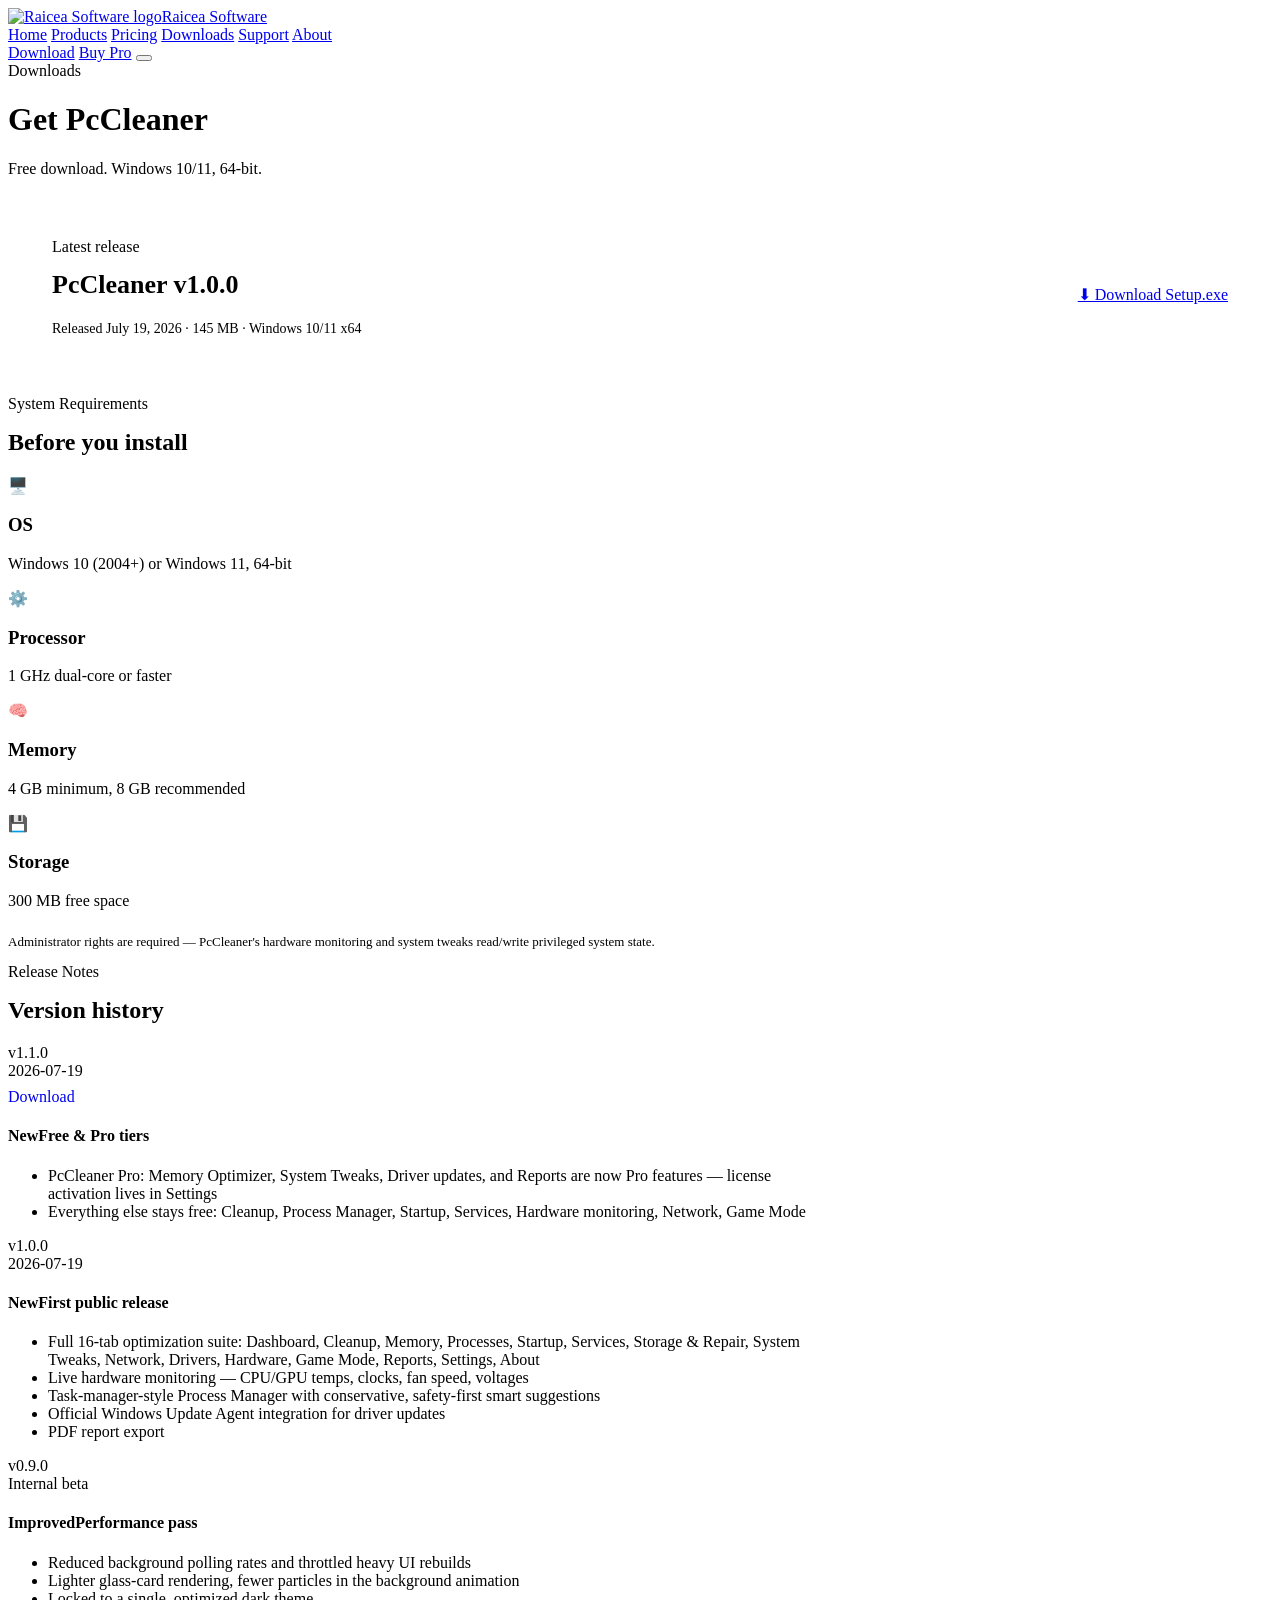
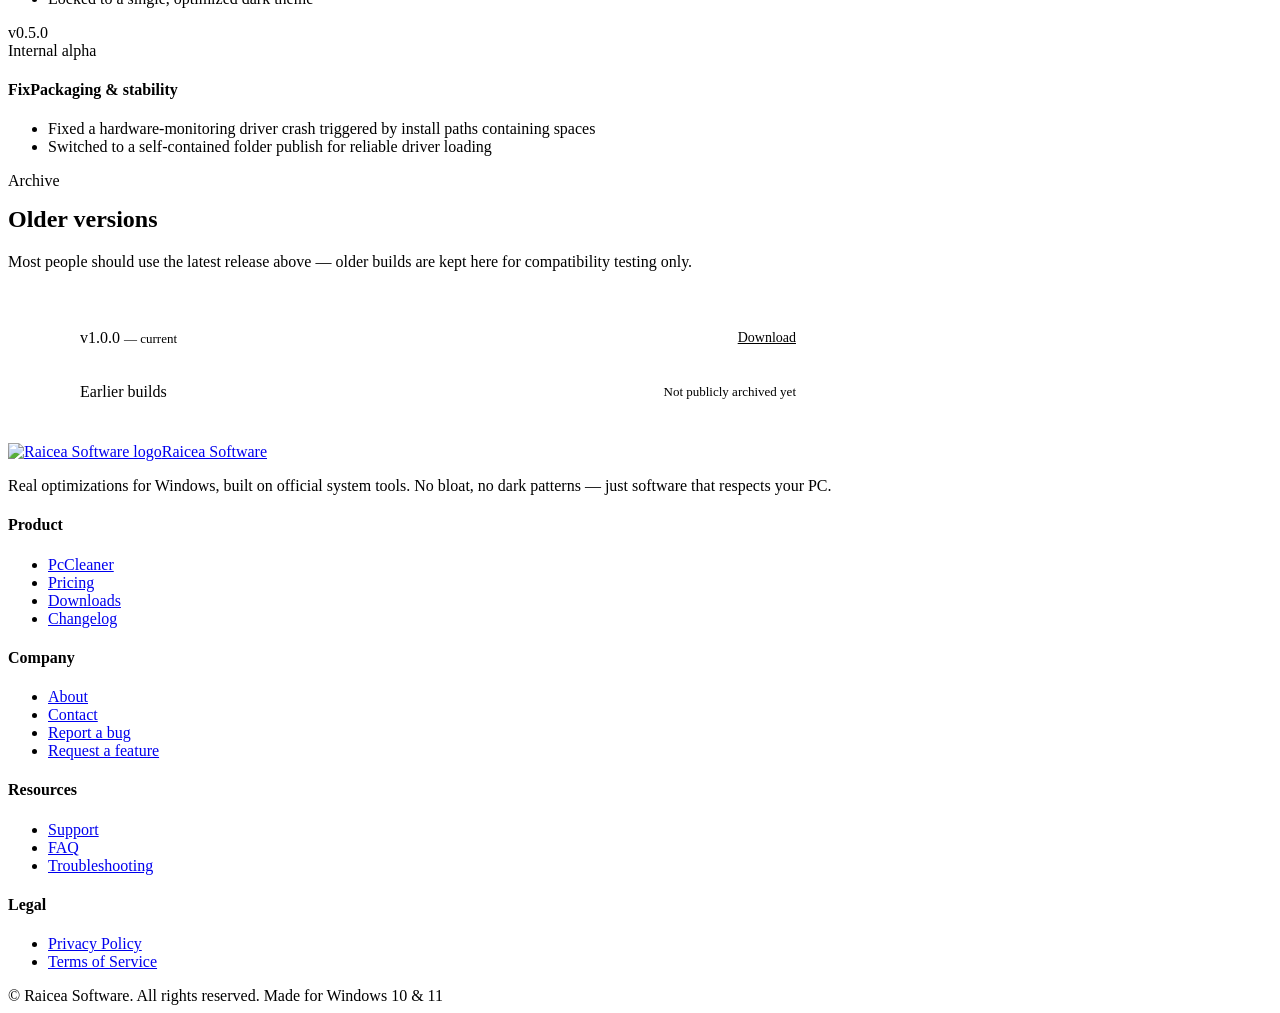
==== downloads.html @ 6cbe5874 "Update site for PcCleaner v1.1.0 (Free & Pro tiers) Memory Optimizer moved to Pro, matching the app'" ====
<!doctype html>
<html lang="en">
<head>
<meta charset="UTF-8">
<meta name="viewport" content="width=device-width, initial-scale=1">
<title>Downloads — PcCleaner | Raicea Software</title>
<meta name="description" content="Download the latest PcCleaner installer, view release notes, system requirements and version history.">
<link rel="icon" href="assets/img/favicon.ico">
<link rel="stylesheet" href="assets/css/main.css">
</head>
<body>
<div class="bg-field"><div class="blob"></div></div>

<nav class="navbar">
  <div class="container">
    <a href="index.html" class="brand"><img src="assets/img/logo.png" alt="Raicea Software logo">Raicea Software</a>
    <div class="nav-links" id="navLinks">
      <a href="index.html">Home</a>
      <a href="products.html">Products</a>
      <a href="pricing.html">Pricing</a>
      <a href="downloads.html">Downloads</a>
      <a href="support.html">Support</a>
      <a href="about.html">About</a>
    </div>
    <div class="nav-actions">
      <a href="downloads.html" class="btn btn-secondary">Download</a>
      <a href="pricing.html" class="btn btn-primary">Buy Pro</a>
      <button class="nav-toggle" aria-label="Toggle menu" aria-expanded="false"><span></span><span></span><span></span></button>
    </div>
  </div>
</nav>

<main>
  <div class="page-header">
    <div class="container">
      <span class="eyebrow reveal in-view">Downloads</span>
      <h1 class="reveal in-view">Get PcCleaner</h1>
      <p class="reveal in-view">Free download. Windows 10/11, 64-bit.</p>
    </div>
  </div>

  <!-- ================= LATEST VERSION ================= -->
  <section style="padding-top:0;">
    <div class="container">
      <div class="glass-card reveal" style="padding:44px;display:flex;align-items:center;justify-content:space-between;gap:32px;flex-wrap:wrap;">
        <div>
          <span class="badge-pill">Latest release</span>
          <h2 style="font-size:26px;margin-top:14px;">PcCleaner v<span data-version>1.0.0</span></h2>
          <p style="color:var(--muted);font-size:14px;margin-top:8px;">Released July 19, 2026 · <span data-size>145 MB</span> · Windows 10/11 x64</p>
        </div>
        <a href="#" class="btn btn-primary btn-lg" data-download>⬇ Download Setup.exe</a>
      </div>
    </div>
  </section>

  <!-- ================= REQUIREMENTS ================= -->
  <section id="requirements">
    <div class="container">
      <div class="section-head reveal">
        <span class="eyebrow">System Requirements</span>
        <h2 class="section-title" style="margin-top:16px;">Before you install</h2>
      </div>
      <div class="grid cols-4 reveal-stagger">
        <div class="glass-card feature-card reveal" style="--i:0"><div class="icon">🖥️</div><h3>OS</h3><p>Windows 10 (2004+) or Windows 11, 64-bit</p></div>
        <div class="glass-card feature-card reveal" style="--i:1"><div class="icon">⚙️</div><h3>Processor</h3><p>1 GHz dual-core or faster</p></div>
        <div class="glass-card feature-card reveal" style="--i:2"><div class="icon">🧠</div><h3>Memory</h3><p>4 GB minimum, 8 GB recommended</p></div>
        <div class="glass-card feature-card reveal" style="--i:3"><div class="icon">💾</div><h3>Storage</h3><p>300 MB free space</p></div>
      </div>
      <p style="color:var(--muted);font-size:13px;margin-top:24px;">Administrator rights are required — PcCleaner's hardware monitoring and system tweaks read/write privileged system state.</p>
    </div>
  </section>

  <!-- ================= RELEASE NOTES / CHANGELOG ================= -->
  <section id="release-notes">
    <div class="container" style="max-width:820px;">
      <div class="section-head reveal">
        <span class="eyebrow">Release Notes</span>
        <h2 class="section-title" style="margin-top:16px;">Version history</h2>
      </div>
      <div class="reveal">

        <div class="changelog-entry">
          <div class="meta"><div class="ver">v1.1.0</div><div>2026-07-19</div><div style="margin-top:8px;"><a href="#" class="badge-pill" data-download style="text-decoration:none;">Download</a></div></div>
          <div>
            <h4><span class="tag new">New</span>Free &amp; Pro tiers</h4>
            <ul>
              <li>PcCleaner Pro: Memory Optimizer, System Tweaks, Driver updates, and Reports are now Pro features — license activation lives in Settings</li>
              <li>Everything else stays free: Cleanup, Process Manager, Startup, Services, Hardware monitoring, Network, Game Mode</li>
            </ul>
          </div>
        </div>

        <div class="changelog-entry">
          <div class="meta"><div class="ver">v1.0.0</div><div>2026-07-19</div></div>
          <div>
            <h4><span class="tag new">New</span>First public release</h4>
            <ul>
              <li>Full 16-tab optimization suite: Dashboard, Cleanup, Memory, Processes, Startup, Services, Storage &amp; Repair, System Tweaks, Network, Drivers, Hardware, Game Mode, Reports, Settings, About</li>
              <li>Live hardware monitoring — CPU/GPU temps, clocks, fan speed, voltages</li>
              <li>Task-manager-style Process Manager with conservative, safety-first smart suggestions</li>
              <li>Official Windows Update Agent integration for driver updates</li>
              <li>PDF report export</li>
            </ul>
          </div>
        </div>

        <div class="changelog-entry">
          <div class="meta"><div class="ver">v0.9.0</div><div>Internal beta</div></div>
          <div>
            <h4><span class="tag improved">Improved</span>Performance pass</h4>
            <ul>
              <li>Reduced background polling rates and throttled heavy UI rebuilds</li>
              <li>Lighter glass-card rendering, fewer particles in the background animation</li>
              <li>Locked to a single, optimized dark theme</li>
            </ul>
          </div>
        </div>

        <div class="changelog-entry">
          <div class="meta"><div class="ver">v0.5.0</div><div>Internal alpha</div></div>
          <div>
            <h4><span class="tag fix">Fix</span>Packaging &amp; stability</h4>
            <ul>
              <li>Fixed a hardware-monitoring driver crash triggered by install paths containing spaces</li>
              <li>Switched to a self-contained folder publish for reliable driver loading</li>
            </ul>
          </div>
        </div>

      </div>
    </div>
  </section>

  <!-- ================= OLDER VERSIONS ================= -->
  <section id="older-versions">
    <div class="container" style="max-width:820px;">
      <div class="section-head reveal">
        <span class="eyebrow">Archive</span>
        <h2 class="section-title" style="margin-top:16px;">Older versions</h2>
        <p class="section-sub">Most people should use the latest release above — older builds are kept here for compatibility testing only.</p>
      </div>
      <div class="glass-card reveal" style="padding:8px 32px;">
        <ul>
          <li style="display:flex;justify-content:space-between;align-items:center;padding:18px 0;border-bottom:1px solid var(--border-soft);">
            <span>v1.0.0 <span style="color:var(--muted);font-size:13px;">— current</span></span>
            <a href="#" data-download style="color:var(--green);font-size:14px;">Download</a>
          </li>
          <li style="display:flex;justify-content:space-between;align-items:center;padding:18px 0;color:var(--muted-dim);">
            <span>Earlier builds</span>
            <span style="font-size:13px;">Not publicly archived yet</span>
          </li>
        </ul>
      </div>
    </div>
  </section>

</main>

<footer class="site-footer">
  <div class="container">
    <div class="footer-grid">
      <div class="footer-brand">
        <a href="index.html" class="brand"><img src="assets/img/logo.png" alt="Raicea Software logo">Raicea Software</a>
        <p>Real optimizations for Windows, built on official system tools. No bloat, no dark patterns — just software that respects your PC.</p>
      </div>
      <div class="footer-col">
        <h4>Product</h4>
        <ul>
          <li><a href="product-pccleaner.html">PcCleaner</a></li>
          <li><a href="pricing.html">Pricing</a></li>
          <li><a href="downloads.html">Downloads</a></li>
          <li><a href="downloads.html#release-notes">Changelog</a></li>
        </ul>
      </div>
      <div class="footer-col">
        <h4>Company</h4>
        <ul>
          <li><a href="about.html">About</a></li>
          <li><a href="support.html#contact">Contact</a></li>
          <li><a href="#" data-bug-report>Report a bug</a></li>
          <li><a href="#" data-feature-request>Request a feature</a></li>
        </ul>
      </div>
      <div class="footer-col">
        <h4>Resources</h4>
        <ul>
          <li><a href="support.html">Support</a></li>
          <li><a href="support.html#faq">FAQ</a></li>
          <li><a href="support.html#troubleshooting">Troubleshooting</a></li>
        </ul>
      </div>
      <div class="footer-col">
        <h4>Legal</h4>
        <ul>
          <li><a href="#">Privacy Policy</a></li>
          <li><a href="#">Terms of Service</a></li>
        </ul>
      </div>
    </div>
    <div class="footer-bottom">
      <span>© <span data-year></span> Raicea Software. All rights reserved.</span>
      <span>Made for Windows 10 &amp; 11</span>
    </div>
  </div>
</footer>

<script src="assets/js/config.js"></script>
<script src="assets/js/main.js"></script>
</body>
</html>
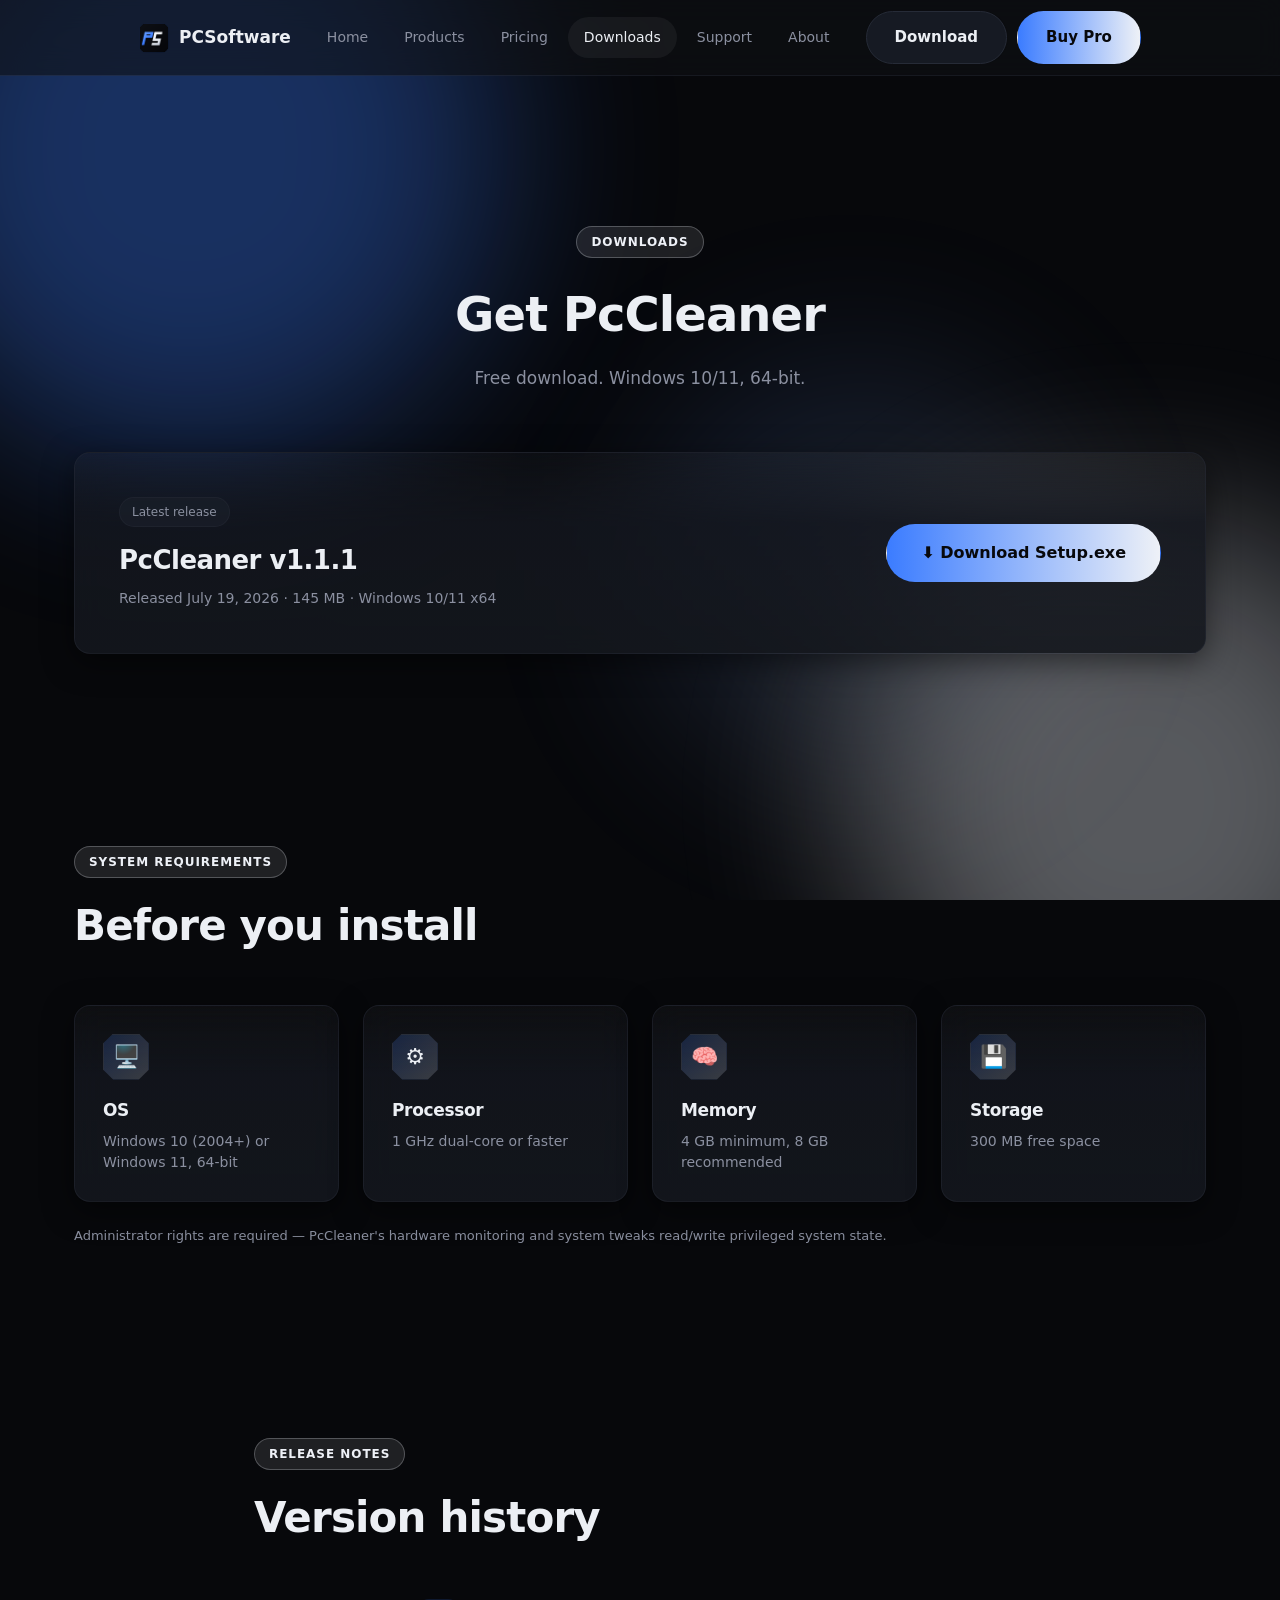
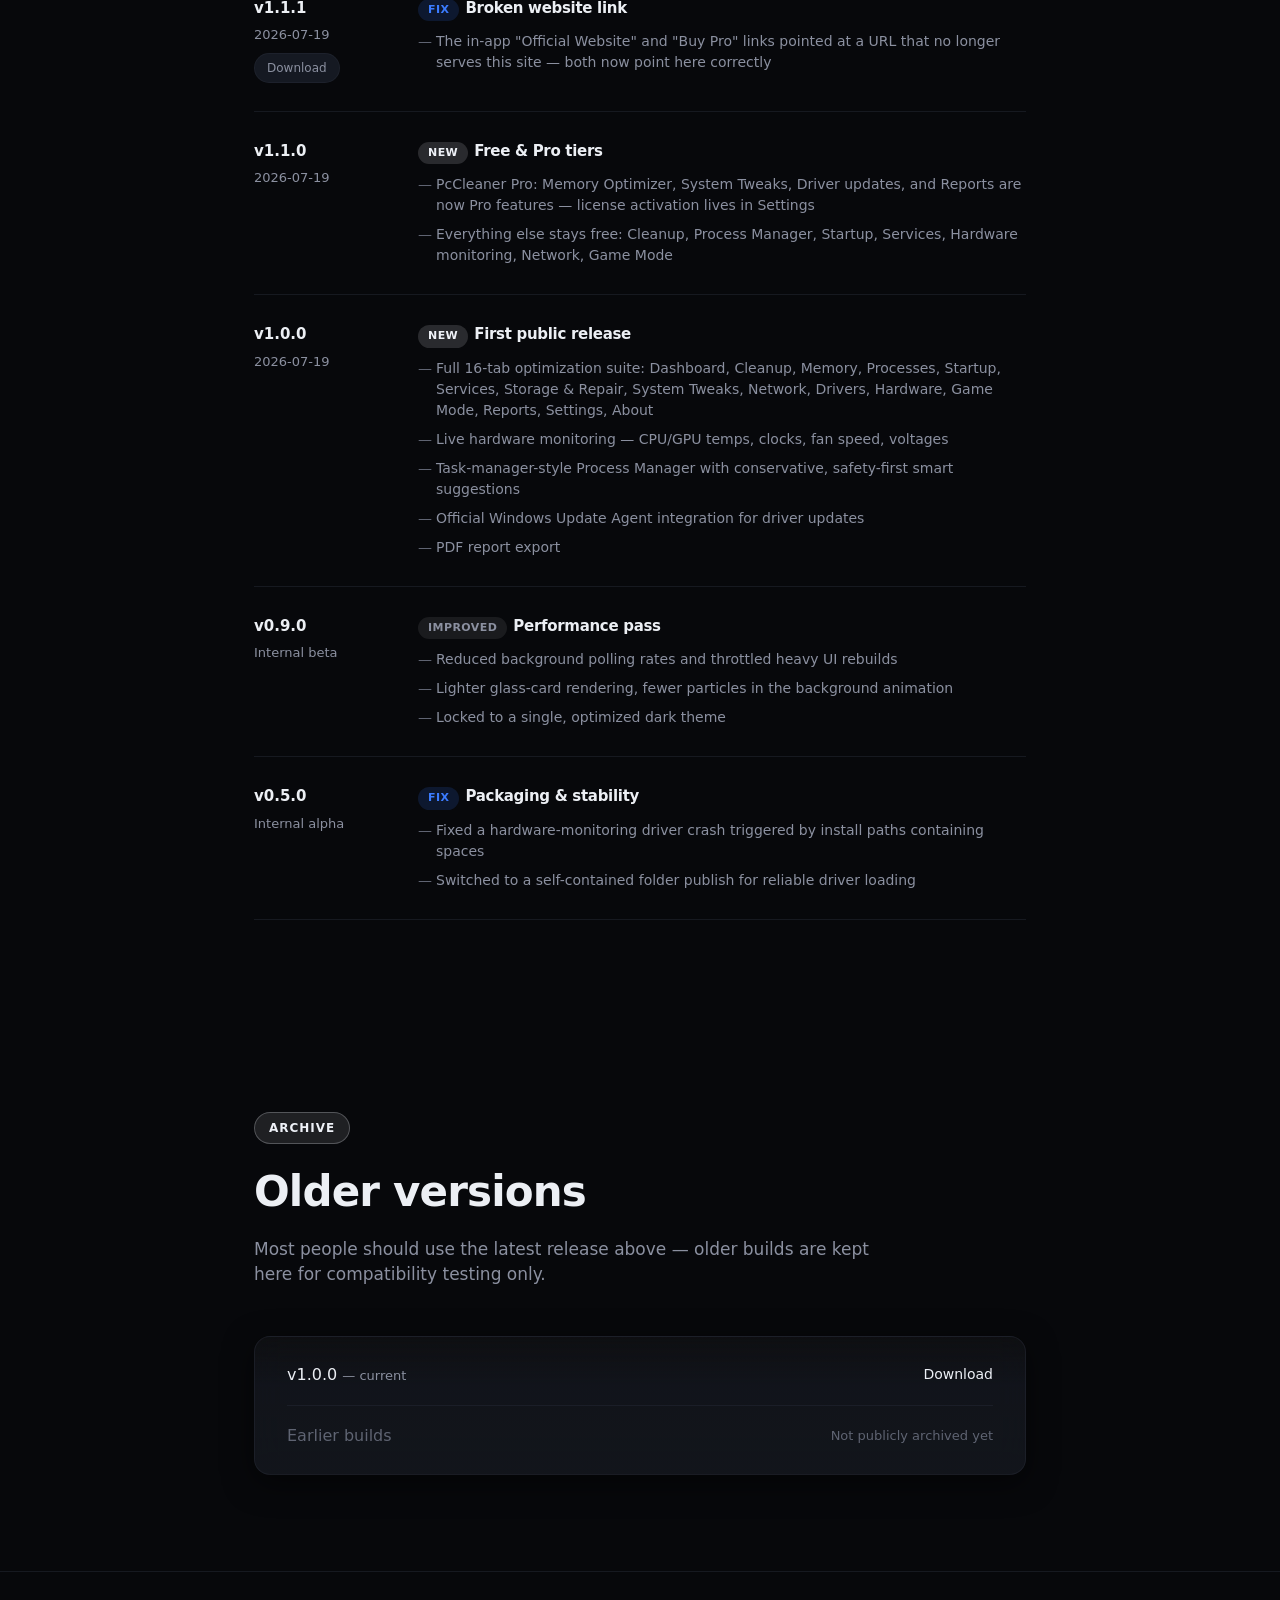
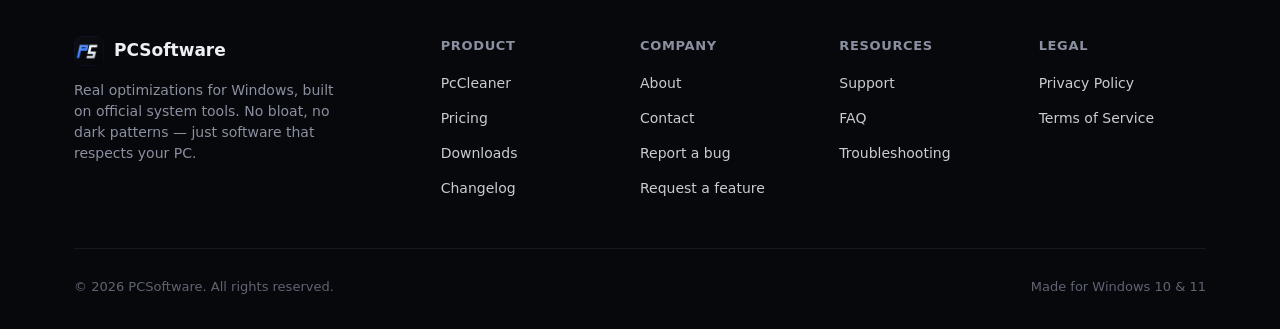
==== commit 4e65ad9f: "Rebrand to PCSoftware: full homepage redesign, new angular blue/white brand identity, and cleanup - " ====
--- a/downloads.html
+++ b/downloads.html
@@ -3,9 +3,21 @@
 <head>
 <meta charset="UTF-8">
 <meta name="viewport" content="width=device-width, initial-scale=1">
-<title>Downloads — PcCleaner | Raicea Software</title>
+<title>Downloads — PcCleaner | PCSoftware</title>
 <meta name="description" content="Download the latest PcCleaner installer, view release notes, system requirements and version history.">
-<link rel="icon" href="assets/img/favicon.ico">
+<link rel="icon" href="assets/img/favicon.ico" sizes="any">
+<link rel="icon" type="image/svg+xml" href="assets/img/logo.svg">
+<link rel="apple-touch-icon" href="assets/img/apple-touch-icon.png">
+<meta property="og:type" content="website">
+<meta property="og:site_name" content="PCSoftware">
+<meta property="og:title" content="Downloads — PcCleaner | PCSoftware">
+<meta property="og:description" content="Download the latest PcCleaner installer, view release notes, system requirements and version history.">
+<meta property="og:image" content="https://raicea.github.io/raicea-software.io/assets/img/og-image.png">
+<meta property="og:url" content="https://raicea.github.io/raicea-software.io/downloads.html">
+<meta name="twitter:card" content="summary_large_image">
+<meta name="twitter:title" content="Downloads — PcCleaner | PCSoftware">
+<meta name="twitter:description" content="Download the latest PcCleaner installer, view release notes, system requirements and version history.">
+<meta name="twitter:image" content="https://raicea.github.io/raicea-software.io/assets/img/og-image.png">
 <link rel="stylesheet" href="assets/css/main.css">
 </head>
 <body>
@@ -13,7 +25,7 @@
 
 <nav class="navbar">
   <div class="container">
-    <a href="index.html" class="brand"><img src="assets/img/logo.png" alt="Raicea Software logo">Raicea Software</a>
+    <a href="index.html" class="brand"><img src="assets/img/logo.png" alt="PCSoftware logo">PCSoftware</a>
     <div class="nav-links" id="navLinks">
       <a href="index.html">Home</a>
       <a href="products.html">Products</a>
@@ -45,7 +57,7 @@
       <div class="glass-card reveal" style="padding:44px;display:flex;align-items:center;justify-content:space-between;gap:32px;flex-wrap:wrap;">
         <div>
           <span class="badge-pill">Latest release</span>
-          <h2 style="font-size:26px;margin-top:14px;">PcCleaner v<span data-version>1.0.0</span></h2>
+          <h2 style="font-size:26px;margin-top:14px;">PcCleaner v<span data-version>1.1.1</span></h2>
           <p style="color:var(--muted);font-size:14px;margin-top:8px;">Released July 19, 2026 · <span data-size>145 MB</span> · Windows 10/11 x64</p>
         </div>
         <a href="#" class="btn btn-primary btn-lg" data-download>⬇ Download Setup.exe</a>
@@ -80,7 +92,17 @@
       <div class="reveal">
 
         <div class="changelog-entry">
-          <div class="meta"><div class="ver">v1.1.0</div><div>2026-07-19</div><div style="margin-top:8px;"><a href="#" class="badge-pill" data-download style="text-decoration:none;">Download</a></div></div>
+          <div class="meta"><div class="ver">v1.1.1</div><div>2026-07-19</div><div style="margin-top:8px;"><a href="#" class="badge-pill" data-download style="text-decoration:none;">Download</a></div></div>
+          <div>
+            <h4><span class="tag fix">Fix</span>Broken website link</h4>
+            <ul>
+              <li>The in-app "Official Website" and "Buy Pro" links pointed at a URL that no longer serves this site — both now point here correctly</li>
+            </ul>
+          </div>
+        </div>
+
+        <div class="changelog-entry">
+          <div class="meta"><div class="ver">v1.1.0</div><div>2026-07-19</div></div>
           <div>
             <h4><span class="tag new">New</span>Free &amp; Pro tiers</h4>
             <ul>
@@ -143,7 +165,7 @@
         <ul>
           <li style="display:flex;justify-content:space-between;align-items:center;padding:18px 0;border-bottom:1px solid var(--border-soft);">
             <span>v1.0.0 <span style="color:var(--muted);font-size:13px;">— current</span></span>
-            <a href="#" data-download style="color:var(--green);font-size:14px;">Download</a>
+            <a href="#" data-download style="color:var(--silver);font-size:14px;">Download</a>
           </li>
           <li style="display:flex;justify-content:space-between;align-items:center;padding:18px 0;color:var(--muted-dim);">
             <span>Earlier builds</span>
@@ -160,7 +182,7 @@
   <div class="container">
     <div class="footer-grid">
       <div class="footer-brand">
-        <a href="index.html" class="brand"><img src="assets/img/logo.png" alt="Raicea Software logo">Raicea Software</a>
+        <a href="index.html" class="brand"><img src="assets/img/logo.png" alt="PCSoftware logo">PCSoftware</a>
         <p>Real optimizations for Windows, built on official system tools. No bloat, no dark patterns — just software that respects your PC.</p>
       </div>
       <div class="footer-col">
@@ -198,7 +220,7 @@
       </div>
     </div>
     <div class="footer-bottom">
-      <span>© <span data-year></span> Raicea Software. All rights reserved.</span>
+      <span>© <span data-year></span> PCSoftware. All rights reserved.</span>
       <span>Made for Windows 10 &amp; 11</span>
     </div>
   </div>
--- a/assets/css/main.css
+++ b/assets/css/main.css
@@ -0,0 +1,415 @@
+/* =========================================================================
+   PCSoftware — shared design system
+   Dark, blue/green glassmorphism, matching the PcCleaner app's own palette.
+   No framework — every rule below is hand-written for this site.
+   ========================================================================= */
+
+:root {
+  /* Deep black base — matches the logo's pure-black backdrop. */
+  --bg: #07080b;
+  --bg-elev: #0b0d12;
+  --surface: #14171fcc;
+  --surface-solid: #14171f;
+  --surface-2: #1a1e28cc;
+  --border: #262b37;
+  --border-soft: #262b3780;
+
+  /* Electric blue (the logo's "P") + bright metallic silver/white (the logo's "S"). */
+  --blue: #3b7cff;
+  --blue-deep: #1a3fc4;
+  --silver: #eef1f7;
+  --blue-rgb: 59, 124, 255;
+  --blue-deep-rgb: 26, 63, 196;
+  --silver-rgb: 238, 241, 247;
+
+  --text: #eceff4;
+  --muted: #8b90a0;
+  --muted-dim: #5f6472;
+
+  --radius-sm: 10px;
+  --radius: 16px;
+  --radius-lg: 24px;
+  --radius-pill: 999px;
+
+  --shadow-glow-blue: 0 0 40px rgba(var(--blue-rgb), 0.3);
+  --shadow-glow-silver: 0 0 34px rgba(var(--silver-rgb), 0.16);
+  --shadow-card: 0 8px 30px rgba(0, 0, 0, 0.5);
+
+  --container: 1180px;
+  --nav-h: 76px;
+
+  --ease: cubic-bezier(0.16, 1, 0.3, 1);
+}
+
+/* ---------- Reset ---------- */
+*, *::before, *::after { box-sizing: border-box; }
+html { scroll-behavior: smooth; }
+@media (prefers-reduced-motion: reduce) {
+  html { scroll-behavior: auto; }
+  *, *::before, *::after { animation-duration: 0.001ms !important; animation-iteration-count: 1 !important; transition-duration: 0.001ms !important; scroll-behavior: auto !important; }
+}
+body, h1, h2, h3, h4, p, figure, blockquote, dl, dd { margin: 0; }
+ul, ol { margin: 0; padding: 0; list-style: none; }
+img, picture, svg { display: block; max-width: 100%; }
+a { color: inherit; text-decoration: none; }
+button, input, textarea, select { font: inherit; color: inherit; }
+button { cursor: pointer; }
+
+body {
+  background: var(--bg);
+  color: var(--text);
+  font-family: "Segoe UI", "Inter", system-ui, -apple-system, sans-serif;
+  line-height: 1.5;
+  -webkit-font-smoothing: antialiased;
+  overflow-x: hidden;
+}
+
+.container { max-width: var(--container); margin: 0 auto; padding: 0 24px; }
+
+/* ---------- Animated flowing gradient background ----------
+   Fixed, behind everything. Three soft blurred blobs drifting slowly via transform
+   (compositor-only, no layout/paint cost) — same "cheap ambient motion" approach as the
+   app's own background animation. Respects prefers-reduced-motion via the reset above. */
+.bg-field {
+  position: fixed;
+  inset: 0;
+  z-index: -1;
+  overflow: hidden;
+  background: var(--bg);
+}
+.bg-field::before,
+.bg-field::after,
+.bg-field .blob {
+  content: "";
+  position: absolute;
+  border-radius: 50%;
+  filter: blur(90px);
+  opacity: 0.35;
+  will-change: transform;
+}
+.bg-field::before {
+  width: 620px; height: 620px;
+  background: var(--blue);
+  top: -160px; left: -120px;
+  animation: drift1 22s ease-in-out infinite alternate;
+}
+.bg-field::after {
+  width: 560px; height: 560px;
+  background: var(--silver);
+  bottom: -180px; right: -140px;
+  animation: drift2 26s ease-in-out infinite alternate;
+}
+.bg-field .blob {
+  width: 420px; height: 420px;
+  background: linear-gradient(135deg, var(--blue), var(--silver));
+  top: 40%; left: 50%;
+  opacity: 0.14;
+  animation: drift3 30s ease-in-out infinite alternate;
+}
+@keyframes drift1 { from { transform: translate(0, 0); } to { transform: translate(80px, 60px); } }
+@keyframes drift2 { from { transform: translate(0, 0); } to { transform: translate(-70px, -50px); } }
+@keyframes drift3 { from { transform: translate(-50%, -50%) scale(1); } to { transform: translate(-50%, -50%) scale(1.15); } }
+
+/* ---------- Typography ---------- */
+h1, h2, h3, h4 { font-weight: 700; letter-spacing: -0.02em; }
+.eyebrow {
+  display: inline-flex; align-items: center; gap: 8px;
+  font-size: 12px; font-weight: 700; letter-spacing: 0.08em; text-transform: uppercase;
+  color: var(--silver);
+  background: rgba(var(--silver-rgb), 0.1);
+  border: 1px solid rgba(var(--silver-rgb), 0.25);
+  padding: 6px 14px; border-radius: var(--radius-pill);
+}
+.gradient-text {
+  background: linear-gradient(90deg, var(--blue), var(--silver));
+  -webkit-background-clip: text; background-clip: text; color: transparent;
+}
+.section-title { font-size: clamp(28px, 4vw, 42px); margin-bottom: 14px; }
+.section-sub { color: var(--muted); font-size: 17px; max-width: 620px; }
+.section-head { margin-bottom: 48px; }
+.section-head.center { text-align: center; margin-left: auto; margin-right: auto; }
+.section-head.center .section-sub { margin-left: auto; margin-right: auto; }
+
+section { padding: 96px 0; position: relative; }
+@media (max-width: 720px) { section { padding: 64px 0; } }
+
+/* ---------- Buttons ---------- */
+.btn {
+  display: inline-flex; align-items: center; justify-content: center; gap: 10px;
+  padding: 14px 28px; border-radius: var(--radius-pill);
+  font-weight: 600; font-size: 15px; border: 1px solid transparent;
+  transition: transform 0.2s var(--ease), box-shadow 0.2s var(--ease), background 0.2s var(--ease), border-color 0.2s var(--ease);
+  white-space: nowrap;
+}
+.btn:active { transform: translateY(1px); }
+
+.btn-primary {
+  position: relative; overflow: hidden;
+  background: linear-gradient(90deg, var(--blue), var(--silver));
+  color: #08090c;
+  box-shadow: 0 0 0 rgba(0,0,0,0);
+}
+.btn-primary:hover { box-shadow: var(--shadow-glow-blue), var(--shadow-glow-silver); transform: translateY(-2px); }
+/* Diagonal light-sweep on hover — a small nod to the logo's sliced, fast-motion letterforms. */
+.btn-primary::after {
+  content: ""; position: absolute; top: 0; left: -60%; width: 40%; height: 100%;
+  background: linear-gradient(115deg, transparent, rgba(255,255,255,0.55), transparent);
+  transform: skewX(-20deg); transition: left 0.55s var(--ease);
+}
+.btn-primary:hover::after { left: 130%; }
+
+.btn-secondary {
+  background: var(--surface-2);
+  border-color: var(--border);
+  color: var(--text);
+  backdrop-filter: blur(12px);
+}
+.btn-secondary:hover { border-color: rgba(var(--blue-rgb), 0.5); transform: translateY(-2px); }
+
+.btn-lg { padding: 16px 34px; font-size: 16px; }
+.btn-block { width: 100%; }
+
+/* ---------- Glass card ---------- */
+.glass-card {
+  background: linear-gradient(180deg, rgba(255,255,255,0.03), var(--surface) 35%, rgba(20,23,29,0.9));
+  border: 1px solid var(--border-soft);
+  border-radius: var(--radius);
+  backdrop-filter: blur(16px);
+  -webkit-backdrop-filter: blur(16px);
+  box-shadow: var(--shadow-card);
+  transition: transform 0.3s var(--ease), border-color 0.3s var(--ease), box-shadow 0.3s var(--ease);
+}
+.glass-card.hoverable:hover {
+  transform: translateY(-6px);
+  border-color: rgba(var(--blue-rgb), 0.4);
+  box-shadow: var(--shadow-card), var(--shadow-glow-blue);
+}
+
+/* ---------- Navbar ---------- */
+.navbar {
+  /* No transform/filter/backdrop-filter directly on .navbar: any of those would make it the
+     "containing block" for its position:fixed descendants (the mobile .nav-links panel), which
+     silently shrinks that panel to the navbar's own tiny box instead of the viewport. The glass
+     blur lives on the ::before pseudo-element instead, which has no descendants and so can't
+     cause that problem. */
+  position: sticky; top: 0; z-index: 100;
+  height: var(--nav-h);
+  display: flex; align-items: center;
+  border-bottom: 1px solid var(--border-soft);
+}
+.navbar::before {
+  content: ""; position: absolute; inset: 0; z-index: -1;
+  background: rgba(15, 17, 21, 0.6);
+  backdrop-filter: blur(14px); -webkit-backdrop-filter: blur(14px);
+  transition: background 0.3s var(--ease);
+}
+.navbar.scrolled::before { background: rgba(15, 17, 21, 0.92); }
+.navbar .container { display: flex; align-items: center; justify-content: space-between; gap: 20px; }
+.brand { display: flex; align-items: center; gap: 10px; font-weight: 700; font-size: 17px; }
+.brand img { width: 30px; height: 30px; border-radius: 8px; }
+.nav-links { display: flex; align-items: center; gap: 4px; }
+.nav-links a {
+  padding: 10px 16px; border-radius: var(--radius-pill); font-size: 14px; font-weight: 500;
+  color: var(--muted); transition: color 0.2s, background 0.2s;
+}
+.nav-links a:hover, .nav-links a.active { color: var(--text); background: rgba(255,255,255,0.05); }
+.nav-actions { display: flex; align-items: center; gap: 10px; }
+.nav-toggle { display: none; background: none; border: none; padding: 8px; }
+.nav-toggle span { display: block; width: 22px; height: 2px; background: var(--text); margin: 5px 0; border-radius: 2px; transition: transform 0.25s, opacity 0.25s; }
+
+@media (max-width: 880px) {
+  .nav-links { position: fixed; top: var(--nav-h); left: 0; right: 0; bottom: 0; z-index: 100;
+    background: var(--bg-elev);
+    flex-direction: column; align-items: stretch; padding: 24px; gap: 4px;
+    transform: translateY(-8px); opacity: 0; pointer-events: none;
+    transition: opacity 0.25s var(--ease), transform 0.25s var(--ease);
+  }
+  .nav-links.open { transform: translateY(0); opacity: 1; pointer-events: auto; }
+  .nav-links a { padding: 16px; font-size: 17px; }
+  .nav-toggle { display: block; }
+  .nav-actions .btn-secondary { display: none; }
+}
+
+/* ---------- Hero ---------- */
+.hero {
+  padding: 120px 0 100px;
+  text-align: center;
+  display: flex; flex-direction: column; align-items: center;
+}
+.hero .logo-badge {
+  width: 84px; height: 84px; border-radius: 22px; margin-bottom: 28px;
+  box-shadow: var(--shadow-glow-blue), var(--shadow-glow-silver);
+}
+.hero h1 { font-size: clamp(36px, 6vw, 64px); max-width: 900px; line-height: 1.08; }
+.hero p.lead { color: var(--muted); font-size: clamp(16px, 2vw, 19px); max-width: 620px; margin: 24px 0 36px; }
+.hero .hero-actions { display: flex; gap: 14px; flex-wrap: wrap; justify-content: center; }
+.hero .hero-meta { margin-top: 22px; color: var(--muted-dim); font-size: 13px; }
+
+/* Subtle floating particles — pure CSS, compositor-only (transform+opacity), scoped to .hero
+   so it never competes with the sitewide .bg-field blobs for attention. */
+.hero { position: relative; overflow: hidden; }
+.hero-particles { position: absolute; inset: 0; pointer-events: none; z-index: 0; }
+.hero-particles i {
+  position: absolute; display: block; border-radius: 50%;
+  background: radial-gradient(circle, rgba(var(--blue-rgb), 0.9), rgba(var(--blue-rgb), 0));
+  opacity: 0; animation: particle-float linear infinite;
+}
+.hero-particles i:nth-child(3n+2) { background: radial-gradient(circle, rgba(var(--silver-rgb), 0.85), rgba(var(--silver-rgb), 0)); }
+.hero > .container { position: relative; z-index: 1; }
+@keyframes particle-float {
+  0% { transform: translateY(0) translateX(0); opacity: 0; }
+  10% { opacity: 0.7; }
+  90% { opacity: 0.5; }
+  100% { transform: translateY(-260px) translateX(var(--drift, 30px)); opacity: 0; }
+}
+
+/* ---------- Feature grid ---------- */
+.grid {
+  display: grid; gap: 24px;
+}
+.grid.cols-3 { grid-template-columns: repeat(3, 1fr); }
+.grid.cols-4 { grid-template-columns: repeat(4, 1fr); }
+.grid.cols-2 { grid-template-columns: repeat(2, 1fr); }
+@media (max-width: 960px) { .grid.cols-3, .grid.cols-4 { grid-template-columns: repeat(2, 1fr); } }
+@media (max-width: 620px) { .grid.cols-2, .grid.cols-3, .grid.cols-4 { grid-template-columns: 1fr; } }
+
+.feature-card { padding: 28px; }
+.feature-card .icon {
+  width: 46px; height: 46px; display: flex; align-items: center; justify-content: center;
+  font-size: 22px; margin-bottom: 18px;
+  background: linear-gradient(135deg, rgba(var(--blue-rgb), 0.18), rgba(var(--silver-rgb), 0.18));
+  border: 1px solid var(--border-soft);
+  /* Cut-corner "plate" shape, echoing the logo's angled badge outline. */
+  clip-path: polygon(22% 0%, 78% 0%, 100% 22%, 100% 78%, 78% 100%, 22% 100%, 0% 78%, 0% 22%);
+}
+.feature-card h3 { font-size: 17px; margin-bottom: 8px; }
+.feature-card p { color: var(--muted); font-size: 14px; }
+
+/* ---------- Product card (homepage "Our Software" grid + Products page) ---------- */
+.product-card {
+  padding: 32px; display: flex; flex-direction: column; height: 100%;
+}
+.product-card .icon {
+  width: 52px; height: 52px; display: flex; align-items: center; justify-content: center;
+  font-size: 26px; margin-bottom: 20px;
+  background: linear-gradient(135deg, rgba(var(--blue-rgb), 0.18), rgba(var(--silver-rgb), 0.18));
+  border: 1px solid var(--border-soft);
+  clip-path: polygon(22% 0%, 78% 0%, 100% 22%, 100% 78%, 78% 100%, 22% 100%, 0% 78%, 0% 22%);
+}
+.product-card h3 { font-size: 19px; margin-bottom: 8px; }
+.product-card p { color: var(--muted); font-size: 14px; margin-bottom: 22px; flex: 1; }
+.product-card.coming-soon { opacity: 0.6; }
+.product-card.coming-soon .icon { background: var(--surface-2); }
+
+/* ---------- Screenshot mockup (stand-in for real product screenshots) ---------- */
+.mockup-window {
+  border-radius: var(--radius-lg);
+  overflow: hidden;
+  border: 1px solid var(--border);
+  background: linear-gradient(160deg, #12141b, #0c0e12);
+  box-shadow: var(--shadow-card), var(--shadow-glow-blue);
+}
+.mockup-titlebar {
+  display: flex; align-items: center; gap: 8px;
+  padding: 14px 18px; background: rgba(255,255,255,0.02); border-bottom: 1px solid var(--border-soft);
+}
+.mockup-titlebar span { width: 11px; height: 11px; border-radius: 50%; background: var(--border); }
+.mockup-body { padding: 28px; display: grid; grid-template-columns: repeat(4, 1fr); gap: 14px; }
+.mockup-tile {
+  border-radius: var(--radius-sm); padding: 16px; background: var(--surface-2);
+  border: 1px solid var(--border-soft);
+}
+.mockup-tile .label { font-size: 10px; letter-spacing: 0.06em; color: var(--muted-dim); text-transform: uppercase; font-weight: 700; }
+.mockup-tile .value { font-size: 22px; font-weight: 700; margin-top: 8px; }
+.mockup-tile .bar { height: 5px; border-radius: 3px; background: var(--border); margin-top: 12px; overflow: hidden; }
+.mockup-tile .bar > i { display: block; height: 100%; background: linear-gradient(90deg, var(--blue), var(--silver)); }
+@media (max-width: 720px) { .mockup-body { grid-template-columns: repeat(2, 1fr); } }
+
+/* ---------- Stats ---------- */
+.stats-strip { display: flex; justify-content: space-between; flex-wrap: wrap; gap: 32px; text-align: center; }
+.stat { flex: 1; min-width: 140px; }
+.stat .num { font-size: clamp(32px, 4vw, 44px); font-weight: 800; }
+.stat .label { color: var(--muted); font-size: 14px; margin-top: 6px; }
+
+/* ---------- FAQ accordion ---------- */
+.faq-item { border-bottom: 1px solid var(--border-soft); }
+.faq-item:first-child { border-top: 1px solid var(--border-soft); }
+.faq-q {
+  width: 100%; display: flex; align-items: center; justify-content: space-between;
+  background: none; border: none; padding: 22px 4px; text-align: left;
+  font-size: 16px; font-weight: 600; color: var(--text);
+}
+.faq-q .plus { font-size: 20px; color: var(--muted); transition: transform 0.25s var(--ease); flex-shrink: 0; margin-left: 16px; }
+.faq-item.open .faq-q .plus { transform: rotate(45deg); color: var(--silver); }
+.faq-a { max-height: 0; overflow: hidden; transition: max-height 0.3s var(--ease); }
+.faq-a p { color: var(--muted); padding: 0 4px 22px; font-size: 14px; line-height: 1.7; max-width: 760px; }
+
+/* ---------- Pricing ---------- */
+.pricing-card {
+  padding: 32px; display: flex; flex-direction: column; position: relative;
+}
+.pricing-card.featured { border-color: rgba(var(--silver-rgb), 0.5); box-shadow: var(--shadow-card), var(--shadow-glow-silver); }
+.pricing-card .badge {
+  position: absolute; top: -13px; left: 50%; transform: translateX(-50%);
+  background: linear-gradient(90deg, var(--blue), var(--silver)); color: #08090c;
+  font-size: 11px; font-weight: 700; padding: 5px 14px; border-radius: var(--radius-pill);
+  letter-spacing: 0.04em; text-transform: uppercase;
+}
+.pricing-card h3 { font-size: 20px; }
+.pricing-card .price { font-size: 42px; font-weight: 800; margin: 18px 0 4px; }
+.pricing-card .price span { font-size: 15px; color: var(--muted); font-weight: 500; }
+.pricing-card .desc { color: var(--muted); font-size: 13px; margin-bottom: 24px; }
+.pricing-card ul { display: flex; flex-direction: column; gap: 12px; margin-bottom: 28px; flex: 1; }
+.pricing-card ul li { display: flex; align-items: flex-start; gap: 10px; font-size: 14px; color: var(--text); }
+.pricing-card ul li.disabled { color: var(--muted-dim); }
+.pricing-card ul li .check { color: var(--silver); flex-shrink: 0; }
+.pricing-card ul li .cross { color: var(--muted-dim); flex-shrink: 0; }
+
+/* ---------- Changelog ---------- */
+.changelog-entry { display: grid; grid-template-columns: 140px 1fr; gap: 24px; padding: 28px 0; border-bottom: 1px solid var(--border-soft); }
+.changelog-entry:first-child { padding-top: 0; }
+.changelog-entry .meta { color: var(--muted); font-size: 13px; }
+.changelog-entry .ver { color: var(--text); font-weight: 700; font-size: 15px; margin-bottom: 6px; }
+.changelog-entry h4 { font-size: 15px; margin-bottom: 10px; }
+.changelog-entry ul { display: flex; flex-direction: column; gap: 8px; }
+.changelog-entry ul li { color: var(--muted); font-size: 14px; padding-left: 18px; position: relative; }
+.changelog-entry ul li::before { content: "—"; position: absolute; left: 0; color: var(--muted-dim); }
+.tag { display: inline-block; font-size: 11px; font-weight: 700; padding: 3px 10px; border-radius: var(--radius-pill); text-transform: uppercase; letter-spacing: 0.04em; margin-right: 6px; }
+.tag.new { background: rgba(var(--silver-rgb), 0.15); color: var(--silver); }
+.tag.fix { background: rgba(var(--blue-rgb), 0.15); color: var(--blue); }
+.tag.improved { background: rgba(255,255,255,0.08); color: var(--muted); }
+@media (max-width: 640px) { .changelog-entry { grid-template-columns: 1fr; gap: 8px; } }
+
+/* ---------- Footer ---------- */
+.site-footer { border-top: 1px solid var(--border-soft); padding: 64px 0 32px; }
+.footer-grid { display: grid; grid-template-columns: 2fr repeat(4, 1fr); gap: 32px; margin-bottom: 48px; }
+.footer-brand p { color: var(--muted); font-size: 14px; margin-top: 14px; max-width: 260px; }
+.footer-col h4 { font-size: 13px; text-transform: uppercase; letter-spacing: 0.05em; color: var(--muted); margin-bottom: 16px; }
+.footer-col ul { display: flex; flex-direction: column; gap: 11px; }
+.footer-col a { color: var(--text); font-size: 14px; opacity: 0.85; transition: opacity 0.2s, color 0.2s; }
+.footer-col a:hover { opacity: 1; color: var(--silver); }
+.footer-bottom { display: flex; justify-content: space-between; align-items: center; flex-wrap: wrap; gap: 12px; padding-top: 28px; border-top: 1px solid var(--border-soft); color: var(--muted-dim); font-size: 13px; }
+@media (max-width: 880px) { .footer-grid { grid-template-columns: repeat(2, 1fr); } }
+@media (max-width: 560px) { .footer-grid { grid-template-columns: 1fr; } }
+
+/* ---------- Scroll reveal ---------- */
+.reveal { opacity: 0; transform: translateY(24px); transition: opacity 0.6s var(--ease), transform 0.6s var(--ease); }
+.reveal.in-view { opacity: 1; transform: translateY(0); }
+.reveal-stagger.in-view > * { transition-delay: calc(var(--i, 0) * 70ms); }
+
+/* ---------- Page header (non-home pages) ---------- */
+.page-header { padding: 150px 0 60px; text-align: center; }
+.page-header .eyebrow { margin-bottom: 20px; }
+.page-header h1 { font-size: clamp(32px, 5vw, 48px); }
+.page-header p { color: var(--muted); font-size: 17px; max-width: 600px; margin: 16px auto 0; }
+
+/* ---------- Misc utility ---------- */
+.divider { height: 1px; background: var(--border-soft); margin: 0; }
+.text-center { text-align: center; }
+.two-col { display: grid; grid-template-columns: 1.1fr 0.9fr; gap: 48px; align-items: center; }
+@media (max-width: 880px) { .two-col { grid-template-columns: 1fr; } }
+
+.badge-pill {
+  display: inline-flex; align-items: center; gap: 6px; padding: 5px 12px; border-radius: var(--radius-pill);
+  background: var(--surface-2); border: 1px solid var(--border-soft); font-size: 12px; color: var(--muted);
+}
